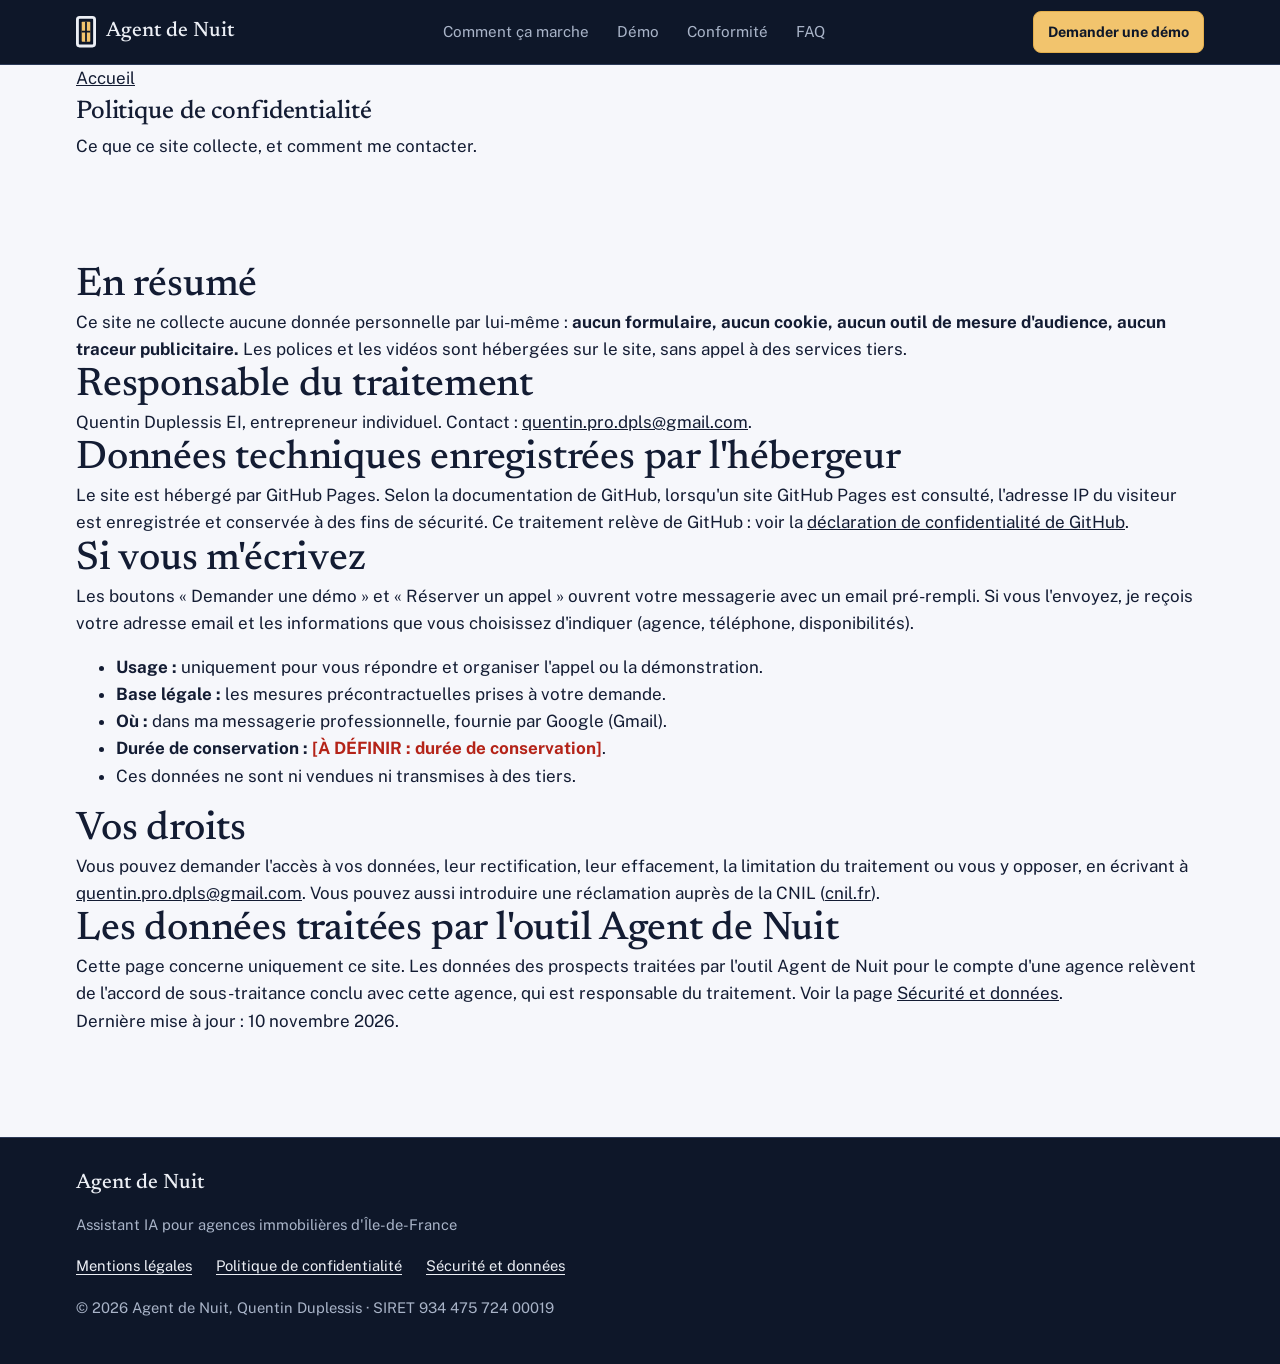
==== confidentialite/index.html @ 744f6092 "Mentions légales et politique de confidentialité Co-Authored-By: Claude Opus 5.5 <noreply@anthropic." ====
<!doctype html>
<html lang="fr">
<head>
  <meta charset="utf-8">
  <meta name="viewport" content="width=device-width, initial-scale=1, viewport-fit=cover">
  <title>Politique de confidentialité · Agent de Nuit</title>
  <meta name="description" content="Politique de confidentialité du site Agent de Nuit : aucun cookie, aucun traceur, aucun formulaire.">
  <link rel="canonical" href="https://agentdenuit.github.io/confidentialite/">
  <meta property="og:type" content="website">
  <meta property="og:locale" content="fr_FR">
  <meta property="og:site_name" content="Agent de Nuit">
  <meta property="og:url" content="https://agentdenuit.github.io/confidentialite/">
  <meta property="og:title" content="Politique de confidentialité · Agent de Nuit">
  <meta property="og:description" content="Politique de confidentialité du site Agent de Nuit : aucun cookie, aucun traceur, aucun formulaire.">
  <meta property="og:image" content="https://agentdenuit.github.io/assets/og/apercu.jpg">
  <meta property="og:image:width" content="1200">
  <meta property="og:image:height" content="630">
  <meta property="og:image:alt" content="Agent de Nuit, assistant IA pour agences immobilières">
  <meta name="twitter:card" content="summary_large_image">
  <meta name="theme-color" content="#0E1729">
  <link rel="icon" href="../assets/logo/favicon.svg" type="image/svg+xml">
  <link rel="icon" href="../assets/logo/favicon-32.png" type="image/png" sizes="32x32">
  <link rel="apple-touch-icon" href="../assets/logo/apple-touch-icon.png">
  <link rel="preload" href="../assets/fonts/newsreader-500.woff2" as="font" type="font/woff2" crossorigin>
  <link rel="preload" href="../assets/fonts/public-sans-400.woff2" as="font" type="font/woff2" crossorigin>
  <link rel="stylesheet" href="../assets/css/site.css">
</head>
<body>
  <a class="lien-evitement" href="#contenu">Aller au contenu</a>
  <header class="entete">
    <div class="conteneur">
      <a class="logo" href="../" aria-label="Agent de Nuit, accueil">
        <svg viewBox="0 0 28 44" aria-hidden="true"><rect x="2" y="2" width="24" height="40" rx="3" fill="none" stroke="#ECEFF5" stroke-width="4"/><rect x="8" y="8" width="12" height="28" rx="1" fill="#F2C46D"/><path d="M14 8v28M8 22h12" stroke="#0E1729" stroke-width="2.5"/></svg>
        Agent de Nuit
      </a>
      <nav class="navigation" aria-label="Navigation principale">
        <a href="../#comment-ca-marche">Comment ça marche</a>
        <a href="../demo/">Démo</a>
        <a href="../#conformite">Conformité</a>
        <a href="../#faq">FAQ</a>
      </nav>
      <a class="bouton petit" href="mailto:quentin.pro.dpls@gmail.com?subject=Demande%20de%20d%C3%A9mo%20Agent%20de%20Nuit&amp;body=Bonjour%20Quentin%2C%0A%0AJe%20souhaite%20voir%20une%20d%C3%A9monstration%20d%27Agent%20de%20Nuit.%0A%0AAgence%20%3A%0ANombre%20d%27agences%20%3A%0AT%C3%A9l%C3%A9phone%20%3A%0ACr%C3%A9neaux%20qui%20me%20conviennent%20%3A%0A%0ACordialement%2C%0A">Demander une démo</a>
    </div>
  </header>

  <main id="contenu">
    <section class="page-titre" aria-labelledby="titre-page">
      <div class="conteneur">
        <p class="fil"><a href="../">Accueil</a></p>
        <h1 id="titre-page">Politique de confidentialité</h1>
        <p>Ce que ce site collecte, et comment me contacter.</p>
      </div>
    </section>
    <div class="bande">
      <div class="conteneur texte-page">
        <section aria-labelledby="c-resume">
          <h2 id="c-resume">En résumé</h2>
          <p>Ce site ne collecte aucune donnée personnelle par lui-même : <strong>aucun formulaire, aucun cookie, aucun outil de mesure d'audience, aucun traceur publicitaire.</strong> Les polices et les vidéos sont hébergées sur le site, sans appel à des services tiers.</p>
        </section>

        <section aria-labelledby="c-resp">
          <h2 id="c-resp">Responsable du traitement</h2>
          <p>Quentin Duplessis EI, entrepreneur individuel. Contact : <a href="mailto:quentin.pro.dpls@gmail.com">quentin.pro.dpls@gmail.com</a>.</p>
        </section>

        <section aria-labelledby="c-heb">
          <h2 id="c-heb">Données techniques enregistrées par l'hébergeur</h2>
          <p>Le site est hébergé par GitHub Pages. Selon la documentation de GitHub, lorsqu'un site GitHub Pages est consulté, l'adresse IP du visiteur est enregistrée et conservée à des fins de sécurité. Ce traitement relève de GitHub : voir la <a href="https://docs.github.com/fr/site-policy/privacy-policies/github-general-privacy-statement">déclaration de confidentialité de GitHub</a>.</p>
        </section>

        <section aria-labelledby="c-mail">
          <h2 id="c-mail">Si vous m'écrivez</h2>
          <p>Les boutons « Demander une démo » et « Réserver un appel » ouvrent votre messagerie avec un email pré-rempli. Si vous l'envoyez, je reçois votre adresse email et les informations que vous choisissez d'indiquer (agence, téléphone, disponibilités).</p>
          <ul class="liste">
            <li><strong>Usage :</strong> uniquement pour vous répondre et organiser l'appel ou la démonstration.</li>
            <li><strong>Base légale :</strong> les mesures précontractuelles prises à votre demande.</li>
            <li><strong>Où :</strong> dans ma messagerie professionnelle, fournie par Google (Gmail).</li>
            <li><strong>Durée de conservation :</strong> <span class="a-fournir">[À DÉFINIR : durée de conservation]</span>.</li>
            <li>Ces données ne sont ni vendues ni transmises à des tiers.</li>
          </ul>
        </section>

        <section aria-labelledby="c-droits">
          <h2 id="c-droits">Vos droits</h2>
          <p>Vous pouvez demander l'accès à vos données, leur rectification, leur effacement, la limitation du traitement ou vous y opposer, en écrivant à <a href="mailto:quentin.pro.dpls@gmail.com">quentin.pro.dpls@gmail.com</a>. Vous pouvez aussi introduire une réclamation auprès de la CNIL (<a href="https://www.cnil.fr/">cnil.fr</a>).</p>
        </section>

        <section aria-labelledby="c-outil">
          <h2 id="c-outil">Les données traitées par l'outil Agent de Nuit</h2>
          <p>Cette page concerne uniquement ce site. Les données des prospects traitées par l'outil Agent de Nuit pour le compte d'une agence relèvent de l'accord de sous-traitance conclu avec cette agence, qui est responsable du traitement. Voir la page <a href="../securite/">Sécurité et données</a>.</p>
        </section>

        <p class="date-maj">Dernière mise à jour : 10 novembre 2026.</p>
      </div>
    </div>
  </main>

  <footer class="pied">
    <div class="conteneur">
      <span class="logo">Agent de Nuit</span>
      <p>Assistant IA pour agences immobilières d'Île-de-France</p>
      <nav aria-label="Pages légales">
        <a href="../mentions-legales/">Mentions légales</a>
        <a href="../confidentialite/">Politique de confidentialité</a>
        <a href="../securite/">Sécurité et données</a>
      </nav>
      <p>© 2026 Agent de Nuit, Quentin Duplessis · SIRET 934 475 724 00019</p>
    </div>
  </footer>
</body>
</html>
---- assets/css/site.css ----
/* Agent de Nuit : feuille de style du site.
   Identité « La fenêtre allumée » : nuit pour l'en-tête et les bandeaux forts, jour pour la lecture.
   Règle : le jaune Lampe sert uniquement aux boutons d'action (et à la vitre du logo). */

@font-face { font-family: "Newsreader"; src: url("../fonts/newsreader-500.woff2") format("woff2"); font-weight: 500; font-display: swap; }
@font-face { font-family: "Public Sans"; src: url("../fonts/public-sans-400.woff2") format("woff2"); font-weight: 400; font-display: swap; }
@font-face { font-family: "Public Sans"; src: url("../fonts/public-sans-600.woff2") format("woff2"); font-weight: 600; font-display: swap; }
@font-face { font-family: "Public Sans"; src: url("../fonts/public-sans-700.woff2") format("woff2"); font-weight: 700; font-display: swap; }

:root {
  --nuit: #0E1729;
  --nuit-2: #17233B;
  --nuit-ligne: #2C3A57;
  --lune: #ECEFF5;
  --brume: #A9B4C8;
  --lampe: #F2C46D;
  --lampe-fonce: #E3AE4C;
  --jour: #F6F7FB;
  --blanc: #FFFFFF;
  --encre: #131C33;
  --ardoise: #4F5B73;
  --ligne: #DDE1EA;
  --a-fournir: #B42318;

  --serif: "Newsreader", Georgia, "Times New Roman", serif;
  --sans: "Public Sans", system-ui, -apple-system, "Segoe UI", Roboto, sans-serif;

  --largeur: 1120px;
  --texte: 62ch;
  --rayon: 10px;
}

*, *::before, *::after { box-sizing: border-box; }
html { -webkit-text-size-adjust: 100%; scroll-behavior: smooth; scroll-padding-top: 76px; }
@media (prefers-reduced-motion: reduce) { html { scroll-behavior: auto; } }
body { margin: 0; background: var(--jour); color: var(--encre); font: 400 1.0625rem/1.6 var(--sans); }
img, video, svg { max-width: 100%; height: auto; display: block; }
h1, h2, h3 { margin: 0; text-wrap: balance; }
h1, h2 { font-family: var(--serif); font-weight: 500; letter-spacing: -0.005em; }
h2 { font-size: clamp(1.75rem, 1.3rem + 2vw, 2.5rem); line-height: 1.15; }
h3 { font-size: 1.1rem; line-height: 1.35; font-weight: 700; }
p { margin: 0; }
a { color: inherit; }
:focus-visible { outline: 3px solid var(--lampe); outline-offset: 3px; border-radius: 4px; }
.clair :focus-visible { outline-color: var(--encre); }

.sr-only { position: absolute; width: 1px; height: 1px; overflow: hidden; clip: rect(0 0 0 0); white-space: nowrap; }
.lien-evitement { position: absolute; left: 12px; top: -60px; z-index: 50; background: var(--lampe); color: var(--nuit); padding: 10px 14px; border-radius: 8px; font-weight: 700; }
.lien-evitement:focus { top: 12px; }

/* Bandes et conteneur : la gouttière latérale est portée par .conteneur */
.bande { padding-block: clamp(56px, 8vw, 104px); }
.bande.blanche { background: var(--blanc); }
.bande.nuit { background: var(--nuit); color: var(--lune); }
.conteneur {
  max-width: calc(var(--largeur) + 2 * 24px); margin: 0 auto;
  padding-left: max(20px, env(safe-area-inset-left, 0px));
  padding-right: max(20px, env(safe-area-inset-right, 0px));
}
.entete-section { display: grid; gap: 14px; max-width: 760px; margin-bottom: clamp(28px, 4vw, 44px); }
.entete-section p { color: var(--ardoise); max-width: var(--texte); }
.nuit .entete-section p { color: var(--brume); }
.surtitre { font-size: .8rem; font-weight: 700; letter-spacing: .1em; text-transform: uppercase; color: var(--ardoise); }
.nuit .surtitre { color: var(--brume); }

/* Boutons : seuls éléments en jaune Lampe */
.bouton {
  display: inline-flex; align-items: center; justify-content: center; gap: 8px;
  min-height: 48px; padding: 12px 22px; border-radius: 8px;
  font: 700 1rem/1.2 var(--sans); text-decoration: none; text-align: center; cursor: pointer;
  background: var(--lampe); color: var(--nuit); border: 1px solid var(--lampe-fonce);
  transition: background-color .15s ease, transform .15s ease;
}
.bouton:hover { background: #F6D188; }
.bouton:active { transform: translateY(1px); }
.bouton.secondaire { background: transparent; color: var(--lune); border-color: var(--brume); }
.bouton.secondaire:hover { background: var(--nuit-2); }
.bouton.petit { min-height: 42px; padding: 9px 14px; font-size: .9rem; white-space: nowrap; }
@media (max-width: 480px) {
  .logo { font-size: 1.15rem; gap: 8px; }
  .logo svg { width: 17px; }
  .promesse .boutons .bouton { flex: 1 1 100%; }
}
.boutons { display: flex; flex-wrap: wrap; gap: 12px; }
.lien-fleche { font-weight: 700; text-underline-offset: 4px; text-decoration-thickness: 2px; }

/* Repères visibles pour les informations manquantes */
.a-fournir { color: var(--a-fournir); font-weight: 700; }
.nuit .a-fournir, .nuit .entete-section p.a-fournir { color: #FF9B8F; }
.cadre-a-fournir {
  display: grid; place-items: center; align-content: center; text-align: center; gap: 6px; padding: 24px;
  border: 2px dashed var(--ligne); border-radius: var(--rayon); color: var(--ardoise);
  font-size: .95rem; background: var(--jour);
}
.nuit .cadre-a-fournir, .promesse .cadre-a-fournir { border-color: var(--nuit-ligne); color: var(--brume); background: var(--nuit-2); }
.cadre-a-fournir strong { color: var(--a-fournir); }
.nuit .cadre-a-fournir strong, .promesse .cadre-a-fournir strong { color: #FF9B8F; }

/* ---------- En-tête ---------- */
body::before { content: ""; position: fixed; inset: 0 0 auto; height: env(safe-area-inset-top, 0px); background: var(--nuit); z-index: 30; }
.entete { position: sticky; top: env(safe-area-inset-top, 0px); z-index: 20; background: var(--nuit); color: var(--lune); border-bottom: 1px solid var(--nuit-ligne); }
.entete .conteneur { display: flex; align-items: center; justify-content: space-between; gap: 16px; min-height: 64px; }
.logo { display: inline-flex; align-items: center; gap: 10px; text-decoration: none; font: 500 1.3rem/1 var(--serif); white-space: nowrap; }
.logo svg { width: 20px; height: auto; flex: none; }
.navigation { display: none; gap: 28px; font-size: .95rem; }
.navigation a { text-decoration: none; color: var(--brume); }
.navigation a:hover { color: var(--lune); }
@media (min-width: 900px) { .navigation { display: flex; } }

/* ---------- Promesse ---------- */
.promesse { background: var(--nuit); color: var(--lune); padding-block: clamp(40px, 6vw, 88px) clamp(56px, 7vw, 96px); }
.promesse .conteneur { display: grid; gap: clamp(32px, 5vw, 56px); align-items: center; }
@media (min-width: 960px) { .promesse .conteneur { grid-template-columns: 1.25fr 1fr; } }
.badge {
  justify-self: start; display: inline-flex; align-items: center; gap: 8px;
  padding: 6px 14px; border-radius: 999px; border: 1px solid var(--nuit-ligne); background: var(--nuit-2);
  font-size: .85rem; font-weight: 600;
}
.badge::before { content: ""; width: 7px; height: 7px; border-radius: 50%; background: var(--lune); }
.promesse-texte { display: grid; gap: 22px; min-width: 0; }
.promesse h1 { font-size: clamp(2.05rem, 1.5rem + 2.2vw, 2.9rem); line-height: 1.1; }
.promesse .sous-titre { color: var(--brume); font-size: 1.125rem; max-width: 54ch; }
.video { display: grid; gap: 10px; min-width: 0; }
.video .ecran { width: 100%; max-width: 100%; }
.video .legende { font-size: .85rem; color: var(--brume); }
.lecteur { position: relative; border-radius: var(--rayon); overflow: hidden; background: var(--nuit-2); border: 1px solid var(--nuit-ligne); aspect-ratio: 16 / 9; }
.lecteur video { width: 100%; height: 100%; object-fit: cover; }
.video-pause { position: absolute; right: 10px; top: 10px; min-height: 36px; padding: 6px 12px; border-radius: 8px; border: 1px solid var(--nuit-ligne);
  background: rgba(14, 23, 41, .85); color: var(--lune); font: 600 .8rem/1 var(--sans); cursor: pointer; }
.video-pause:hover { background: var(--nuit); }

/* ---------- Le problème ---------- */
.scene { font-family: var(--serif); font-size: clamp(1.25rem, 1.05rem + 1vw, 1.6rem); line-height: 1.35; max-width: 40ch; margin-bottom: 32px; }
.scene .heure { font-family: var(--sans); font-variant-numeric: tabular-nums; font-weight: 700; }
.trois { display: grid; gap: 16px; }
@media (min-width: 760px) { .trois { grid-template-columns: repeat(3, 1fr); gap: 24px; } }
.moment { display: grid; gap: 8px; padding-top: 18px; border-top: 2px solid var(--encre); min-width: 0; }
.moment p { color: var(--ardoise); }

/* ---------- Comment ça marche ---------- */
.etapes { list-style: none; margin: 0; padding: 0; display: grid; gap: 20px; counter-reset: etape; }
@media (min-width: 900px) { .etapes { grid-template-columns: repeat(3, 1fr); gap: 28px; } }
.etape { display: grid; gap: 14px; align-content: start; min-width: 0; }
.etape .numero { font: 500 2.4rem/1 var(--serif); color: var(--ardoise); font-variant-numeric: tabular-nums; }
.etape p { color: var(--ardoise); }
.etape .capture { aspect-ratio: 4 / 3; }

/* ---------- Démonstration ---------- */
.demo-bloc { display: grid; gap: 28px; align-items: center; }
@media (min-width: 900px) { .demo-bloc { grid-template-columns: 1fr 1.2fr; } }
.demo-bloc .capture { aspect-ratio: 16 / 10; }

/* ---------- Cas difficiles ---------- */
.cas { display: grid; gap: 20px; }
@media (min-width: 820px) { .cas { grid-template-columns: repeat(2, 1fr); gap: 24px; } }
.cas article { background: var(--blanc); border: 1px solid var(--ligne); border-radius: 14px; padding: 22px; display: grid; gap: 14px; align-content: start; min-width: 0; }
.bande.blanche .cas article { background: var(--jour); }
.etiquette { justify-self: start; font-size: .75rem; font-weight: 700; letter-spacing: .08em; text-transform: uppercase; color: var(--ardoise); border: 1px solid var(--ligne); border-radius: 999px; padding: 3px 10px; }
.bulle { max-width: 88%; padding: 12px 14px; border-radius: 14px; font-size: .98rem; line-height: 1.5; }
.bulle .qui { display: block; font-size: .75rem; font-weight: 700; letter-spacing: .04em; margin-bottom: 2px; }
.bulle.prospect { justify-self: end; background: var(--ligne); color: var(--encre); border-bottom-right-radius: 4px; }
.bulle.assistant { justify-self: start; background: var(--nuit); color: var(--lune); border-bottom-left-radius: 4px; }
.bulle.assistant .qui { color: var(--brume); }
.regle { font-size: .92rem; color: var(--ardoise); border-top: 1px solid var(--ligne); padding-top: 12px; }
.regle strong { color: var(--encre); }
.juriste { display: none; }

/* ---------- Vous gardez la main ---------- */
.points { list-style: none; margin: 0; padding: 0; display: grid; gap: 1px; background: var(--nuit-ligne); border: 1px solid var(--nuit-ligne); border-radius: 14px; overflow: hidden; }
@media (min-width: 760px) { .points { grid-template-columns: repeat(2, 1fr); } }
.points li { background: var(--nuit); padding: 22px; display: grid; gap: 6px; align-content: start; }
.points li p { color: var(--brume); }

/* ---------- Listes de faits (conformité, sécurité, application, outils) ---------- */
.faits { list-style: none; margin: 0; padding: 0; display: grid; gap: 14px; }
@media (min-width: 760px) { .faits.deux { grid-template-columns: repeat(2, 1fr); gap: 16px 32px; } }
.faits li { display: grid; grid-template-columns: 22px 1fr; gap: 12px; align-items: start; min-width: 0; }
.faits li::before { content: ""; width: 9px; height: 9px; margin-top: .6em; margin-left: 2px; border-radius: 50%; background: var(--nuit); }
.nuit .faits li::before { background: var(--lune); }
.faits li span { color: var(--ardoise); }
.nuit .faits li span { color: var(--brume); }
.note { margin-top: 22px; color: var(--ardoise); max-width: var(--texte); }

/* Blocs à déplier */
details.depliable { margin-top: 24px; border: 1px solid var(--ligne); border-radius: var(--rayon); background: var(--blanc); }
.bande.blanche details.depliable { background: var(--jour); }
details.depliable summary { cursor: pointer; list-style: none; padding: 16px 20px; font-weight: 700; display: flex; justify-content: space-between; align-items: center; gap: 12px; min-height: 48px; }
details.depliable summary::-webkit-details-marker { display: none; }
details.depliable summary::after { content: "+"; font: 400 1.5rem/1 var(--sans); }
details.depliable[open] summary::after { content: "−"; }
details.depliable .contenu { padding: 0 20px 20px; display: grid; gap: 12px; }
details.depliable .contenu p, details.depliable .contenu li { color: var(--ardoise); max-width: var(--texte); }
details.depliable ul { margin: 0; padding-left: 1.2em; display: grid; gap: 8px; }

/* ---------- Ce que voit l'agent ---------- */
.appli { display: grid; gap: 32px; align-items: center; }
@media (min-width: 900px) { .appli { grid-template-columns: 1fr 1.15fr; } }
.captures { display: grid; grid-template-columns: 1fr 2fr; gap: 14px; }
.captures .telephone { aspect-ratio: 9 / 19; }
.captures .ordinateur { aspect-ratio: 16 / 11; align-self: center; }
.captures .cadre-a-fournir { padding: 12px; font-size: .85rem; }

/* ---------- Mise en place ---------- */
.parcours { list-style: none; margin: 0; padding: 0; display: grid; gap: 0; counter-reset: pas; max-width: 760px; }
.parcours li { counter-increment: pas; display: grid; grid-template-columns: 44px 1fr; gap: 14px; padding-block: 14px; border-bottom: 1px solid var(--ligne); }
.parcours li::before { content: counter(pas); font: 500 1.5rem/1.2 var(--serif); color: var(--ardoise); }
.parcours li span { color: var(--ardoise); }

/* Deux colonnes sur ordinateur (Pour qui, Mise en place) */
.deux-colonnes { display: grid; gap: 24px; }
@media (min-width: 900px) {
  .deux-colonnes { grid-template-columns: 1fr 1fr; gap: 56px; align-items: start; }
  .deux-colonnes > .entete-section { margin-bottom: 0; }
  details.fournir { margin-top: 0; }
  details.fournir summary { pointer-events: none; }
  details.fournir summary::after, details.fournir[open] summary::after { content: none; }
}

/* ---------- Partenaires ---------- */
.partenaires { display: grid; gap: 32px; }
@media (min-width: 900px) { .partenaires { grid-template-columns: 1fr 1fr; align-items: start; } }

/* ---------- Qui suis-je ---------- */
.moi { display: grid; gap: 24px; align-items: start; max-width: 760px; }
.moi .texte { display: grid; gap: 14px; }
.moi .nom { font-weight: 700; }
.moi .texte p:nth-child(2) { font-family: var(--serif); font-size: 1.25rem; line-height: 1.5; }
.lien-profil { display: flex; flex-wrap: wrap; gap: 6px 12px; align-items: baseline; }

/* ---------- FAQ ---------- */
.faq { display: grid; gap: 0; max-width: 820px; border-top: 1px solid var(--ligne); }
.faq details { border-bottom: 1px solid var(--ligne); }
.faq summary { cursor: pointer; list-style: none; padding: 18px 0; font-weight: 700; font-size: 1.05rem; display: flex; justify-content: space-between; gap: 16px; align-items: center; min-height: 56px; }
.faq summary::-webkit-details-marker { display: none; }
.faq summary::after { content: "+"; font: 400 1.5rem/1 var(--sans); flex: none; }
.faq details[open] summary::after { content: "−"; }
.faq details p { padding: 0 0 20px; color: var(--ardoise); max-width: var(--texte); }

/* ---------- Contact ---------- */
.contact { display: grid; gap: 32px; }
@media (min-width: 900px) { .contact { grid-template-columns: 1.2fr 1fr; align-items: start; } }
.coordonnees { display: grid; gap: 16px; font-size: 1.1rem; }
.coordonnees dt { font-size: .8rem; font-weight: 700; letter-spacing: .08em; text-transform: uppercase; color: var(--brume); }
.coordonnees dd { margin: 4px 0 0; font-weight: 600; word-break: break-word; }
.coordonnees a { text-underline-offset: 4px; }

/* ---------- Pied de page ---------- */
.pied { background: var(--nuit); color: var(--brume); border-top: 1px solid var(--nuit-ligne); padding-block: 36px 44px; font-size: .92rem; }
.pied .conteneur { display: grid; gap: 18px; }
.pied .logo { color: var(--lune); }
.pied nav { display: flex; flex-wrap: wrap; gap: 10px 24px; }
.pied a { color: var(--lune); text-underline-offset: 3px; }
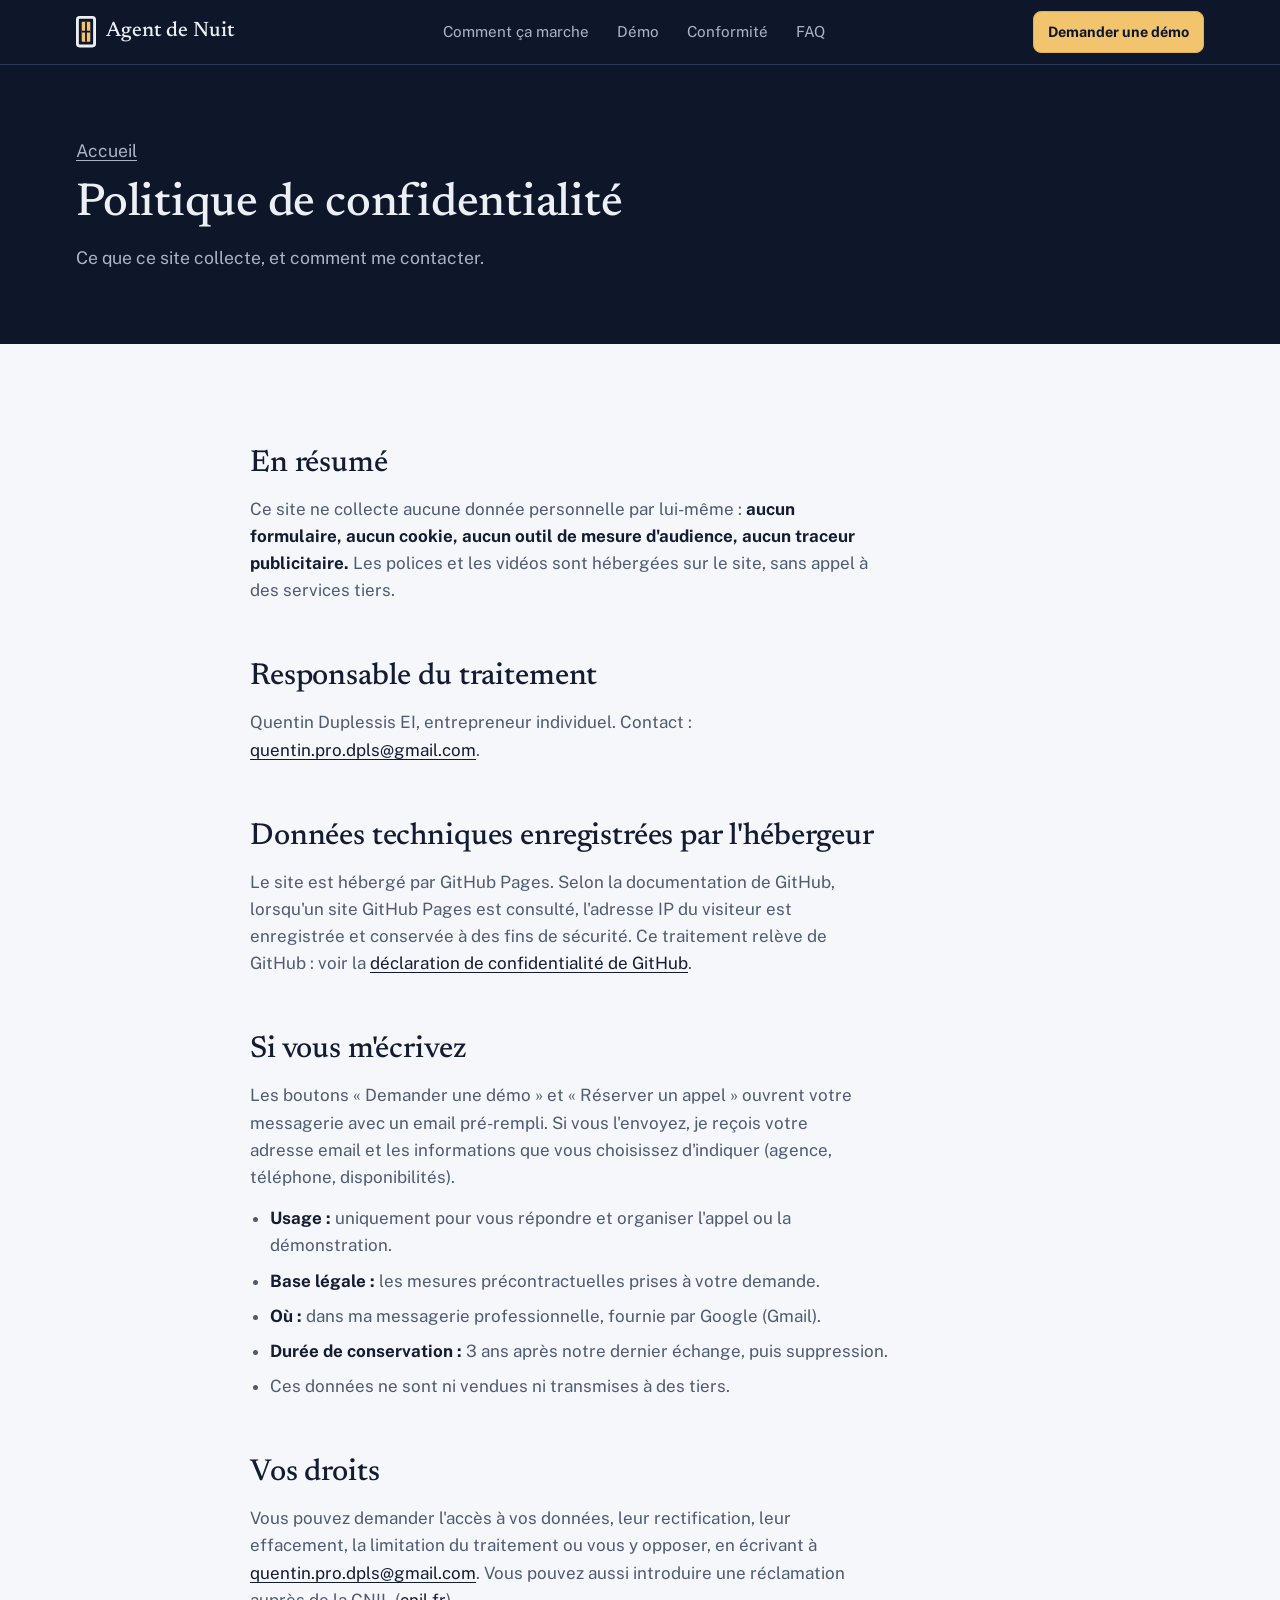
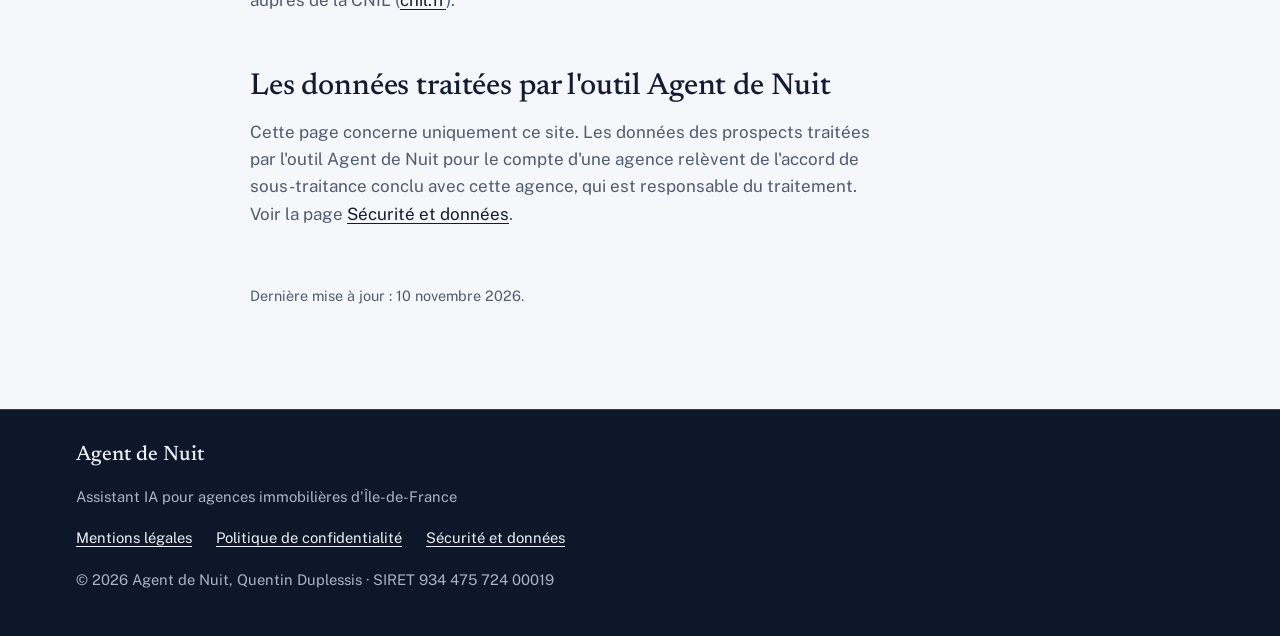
==== commit dd53d8ab: "Confidentialité : conservation des emails 3 ans après le dernier échange Co-Authored-By: Claude Opus" ====
--- a/confidentialite/index.html
+++ b/confidentialite/index.html
@@ -75,7 +75,7 @@
             <li><strong>Usage :</strong> uniquement pour vous répondre et organiser l'appel ou la démonstration.</li>
             <li><strong>Base légale :</strong> les mesures précontractuelles prises à votre demande.</li>
             <li><strong>Où :</strong> dans ma messagerie professionnelle, fournie par Google (Gmail).</li>
-            <li><strong>Durée de conservation :</strong> <span class="a-fournir">[À DÉFINIR : durée de conservation]</span>.</li>
+            <li><strong>Durée de conservation :</strong> 3 ans après notre dernier échange, puis suppression.</li>
             <li>Ces données ne sont ni vendues ni transmises à des tiers.</li>
           </ul>
         </section>
--- a/assets/css/site.css
+++ b/assets/css/site.css
@@ -250,3 +250,28 @@
 .pied .logo { color: var(--lune); }
 .pied nav { display: flex; flex-wrap: wrap; gap: 10px 24px; }
 .pied a { color: var(--lune); text-underline-offset: 3px; }
+
+/* ---------- Pages de contenu (Sécurité, mentions légales, confidentialité) ---------- */
+.page-titre { background: var(--nuit); color: var(--lune); padding-block: clamp(40px, 6vw, 72px); }
+.page-titre .conteneur { display: grid; gap: 14px; }
+.page-titre h1 { font-size: clamp(2rem, 1.5rem + 2.4vw, 2.9rem); line-height: 1.1; }
+.page-titre p { color: var(--brume); max-width: var(--texte); font-size: 1.1rem; }
+.fil { font-size: .9rem; }
+.fil a { color: var(--brume); text-underline-offset: 3px; }
+.texte-page { display: grid; gap: clamp(36px, 5vw, 56px); max-width: 820px; }
+.texte-page section { display: grid; gap: 14px; }
+.texte-page h2 { font-size: clamp(1.5rem, 1.2rem + 1.2vw, 1.9rem); }
+.texte-page p, .texte-page li { color: var(--ardoise); max-width: var(--texte); }
+.texte-page strong { color: var(--encre); }
+.texte-page ul.liste { margin: 0; padding-left: 1.2em; display: grid; gap: 8px; }
+.texte-page ol.regles { margin: 0; padding-left: 1.4em; display: grid; gap: 10px; }
+.texte-page ol.regles li::marker { font-family: var(--serif); color: var(--encre); }
+.texte-page a { color: var(--encre); text-underline-offset: 3px; }
+.tableau { overflow-x: auto; border: 1px solid var(--ligne); border-radius: var(--rayon); background: var(--blanc); }
+.tableau table { width: 100%; border-collapse: collapse; font-size: .95rem; min-width: 560px; }
+.tableau th, .tableau td { text-align: left; padding: 12px 14px; border-bottom: 1px solid var(--ligne); vertical-align: top; }
+.tableau th { font-size: .78rem; letter-spacing: .06em; text-transform: uppercase; color: var(--ardoise); background: var(--jour); }
+.tableau tr:last-child td { border-bottom: 0; }
+.tableau td:first-child { font-weight: 700; color: var(--encre); white-space: nowrap; }
+.encadre { border: 1px solid var(--ligne); background: var(--blanc); border-radius: var(--rayon); padding: 18px 20px; }
+.date-maj { font-size: .9rem; color: var(--ardoise); }
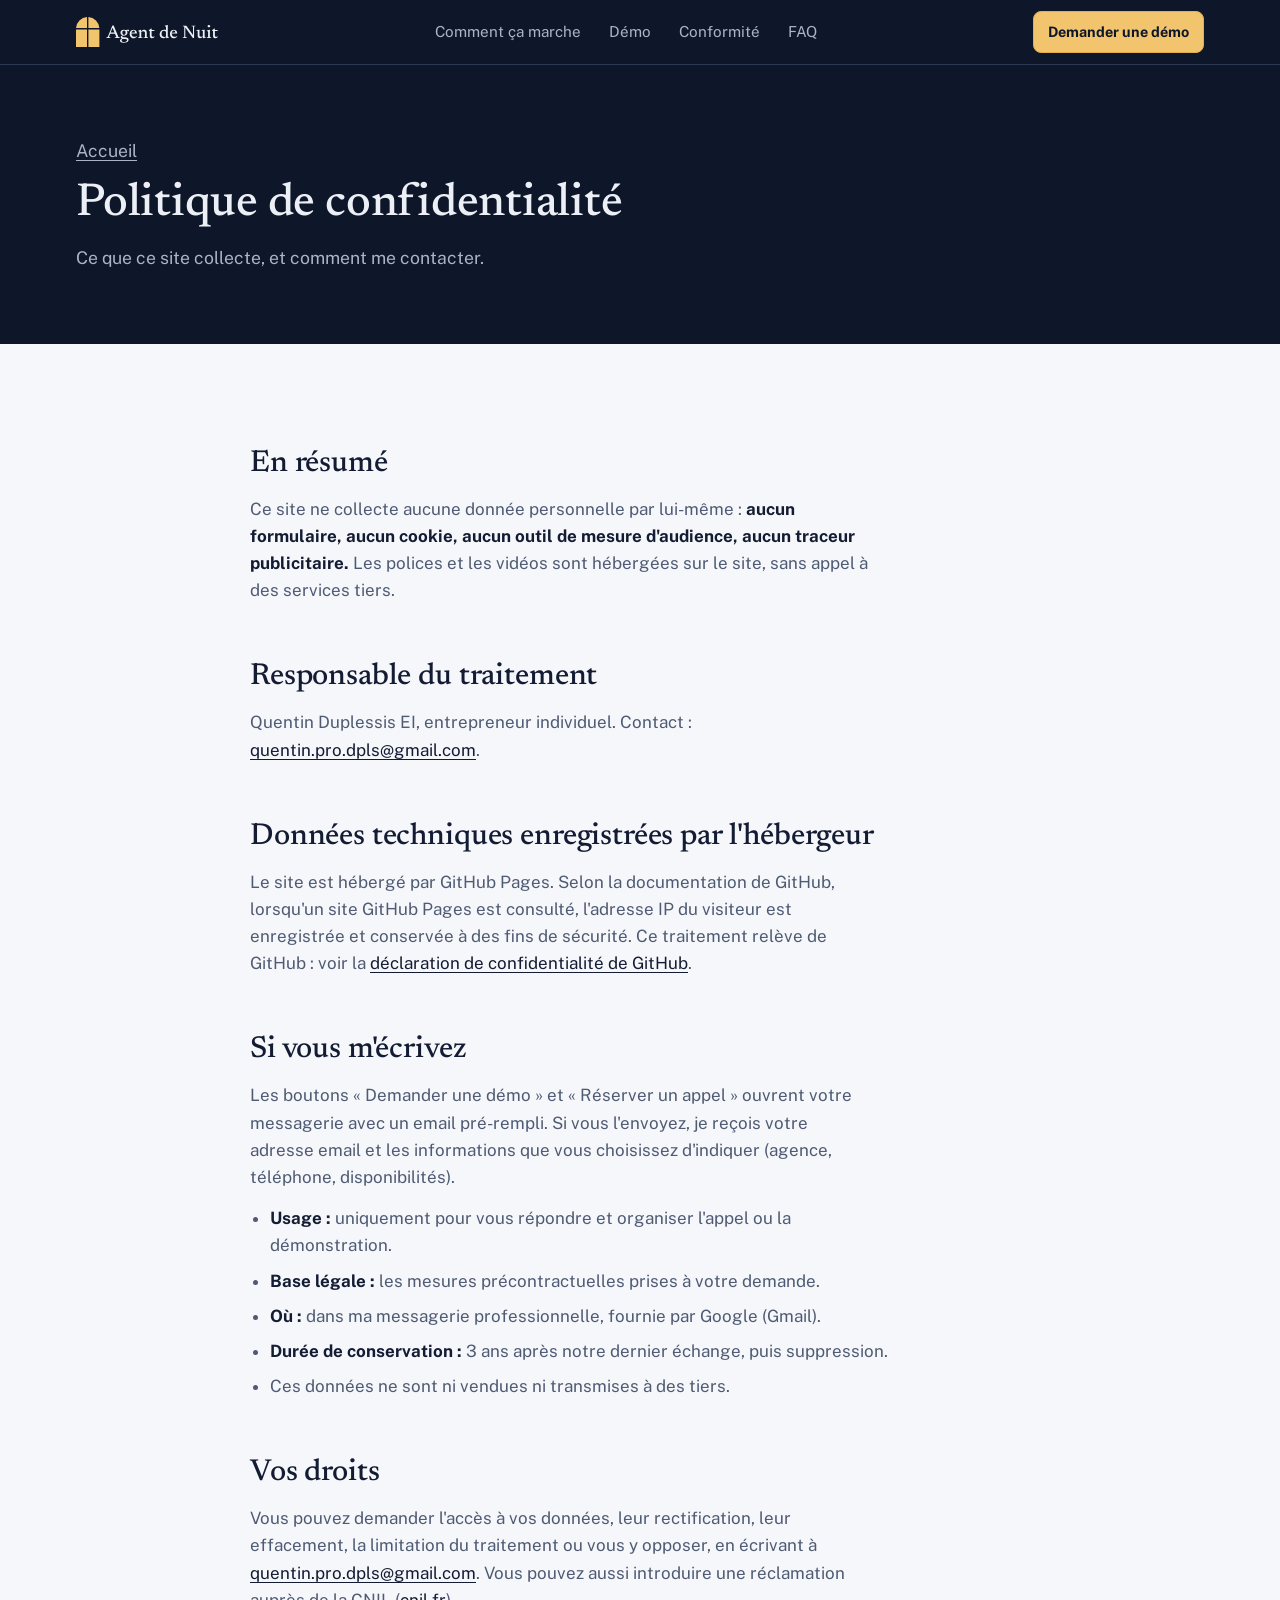
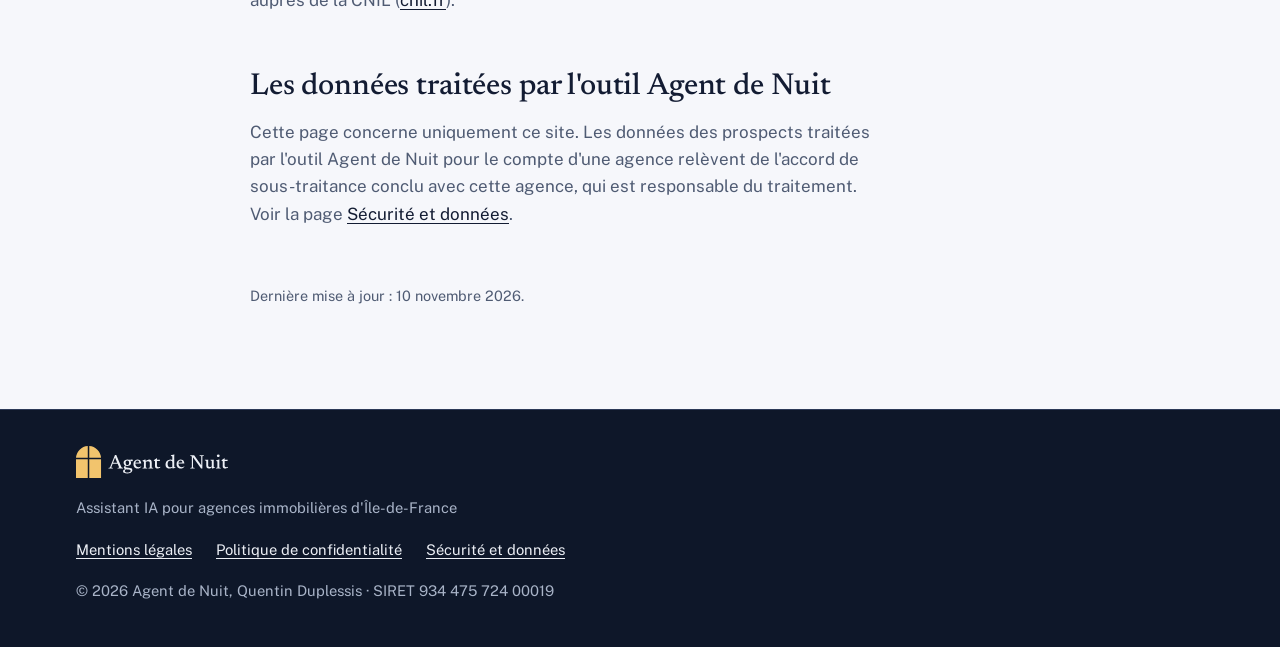
==== commit 47a92b45: "Logo v2 : fenêtre cintrée en quatre vitres, nom en tracés, favicon 16 px, icônes 32/180/192/512, pho" ====
--- a/confidentialite/index.html
+++ b/confidentialite/index.html
@@ -21,6 +21,7 @@
   <link rel="icon" href="../assets/logo/favicon.svg" type="image/svg+xml">
   <link rel="icon" href="../assets/logo/favicon-32.png" type="image/png" sizes="32x32">
   <link rel="apple-touch-icon" href="../assets/logo/apple-touch-icon.png">
+  <link rel="manifest" href="../site.webmanifest">
   <link rel="preload" href="../assets/fonts/newsreader-500.woff2" as="font" type="font/woff2" crossorigin>
   <link rel="preload" href="../assets/fonts/public-sans-400.woff2" as="font" type="font/woff2" crossorigin>
   <link rel="stylesheet" href="../assets/css/site.css">
@@ -29,10 +30,7 @@
   <a class="lien-evitement" href="#contenu">Aller au contenu</a>
   <header class="entete">
     <div class="conteneur">
-      <a class="logo" href="../" aria-label="Agent de Nuit, accueil">
-        <svg viewBox="0 0 28 44" aria-hidden="true"><rect x="2" y="2" width="24" height="40" rx="3" fill="none" stroke="#ECEFF5" stroke-width="4"/><rect x="8" y="8" width="12" height="28" rx="1" fill="#F2C46D"/><path d="M14 8v28M8 22h12" stroke="#0E1729" stroke-width="2.5"/></svg>
-        Agent de Nuit
-      </a>
+      <a class="logo" href="../"><img src="../assets/logo/logo-une-ligne-sombre.svg" alt="Agent de Nuit, accueil" width="142" height="30"></a>
       <nav class="navigation" aria-label="Navigation principale">
         <a href="../#comment-ca-marche">Comment ça marche</a>
         <a href="../demo/">Démo</a>
@@ -97,7 +95,7 @@
 
   <footer class="pied">
     <div class="conteneur">
-      <span class="logo">Agent de Nuit</span>
+      <img class="logo-pied" src="../assets/logo/logo-une-ligne-sombre.svg" alt="Agent de Nuit" width="152" height="32">
       <p>Assistant IA pour agences immobilières d'Île-de-France</p>
       <nav aria-label="Pages légales">
         <a href="../mentions-legales/">Mentions légales</a>
--- a/assets/css/site.css
+++ b/assets/css/site.css
@@ -77,8 +77,7 @@
 .bouton.secondaire:hover { background: var(--nuit-2); }
 .bouton.petit { min-height: 42px; padding: 9px 14px; font-size: .9rem; white-space: nowrap; }
 @media (max-width: 480px) {
-  .logo { font-size: 1.15rem; gap: 8px; }
-  .logo svg { width: 17px; }
+  .logo img { height: 25px; }
   .promesse .boutons .bouton { flex: 1 1 100%; }
 }
 .boutons { display: flex; flex-wrap: wrap; gap: 12px; }
@@ -100,8 +99,8 @@
 body::before { content: ""; position: fixed; inset: 0 0 auto; height: env(safe-area-inset-top, 0px); background: var(--nuit); z-index: 30; }
 .entete { position: sticky; top: env(safe-area-inset-top, 0px); z-index: 20; background: var(--nuit); color: var(--lune); border-bottom: 1px solid var(--nuit-ligne); }
 .entete .conteneur { display: flex; align-items: center; justify-content: space-between; gap: 16px; min-height: 64px; }
-.logo { display: inline-flex; align-items: center; gap: 10px; text-decoration: none; font: 500 1.3rem/1 var(--serif); white-space: nowrap; }
-.logo svg { width: 20px; height: auto; flex: none; }
+.logo { display: inline-flex; align-items: center; text-decoration: none; flex: none; }
+.logo img { display: block; height: 30px; width: auto; }
 .navigation { display: none; gap: 28px; font-size: .95rem; }
 .navigation a { text-decoration: none; color: var(--brume); }
 .navigation a:hover { color: var(--lune); }
@@ -247,7 +246,7 @@
 /* ---------- Pied de page ---------- */
 .pied { background: var(--nuit); color: var(--brume); border-top: 1px solid var(--nuit-ligne); padding-block: 36px 44px; font-size: .92rem; }
 .pied .conteneur { display: grid; gap: 18px; }
-.pied .logo { color: var(--lune); }
+.pied .logo-pied { display: block; height: 32px; width: auto; }
 .pied nav { display: flex; flex-wrap: wrap; gap: 10px 24px; }
 .pied a { color: var(--lune); text-underline-offset: 3px; }
 
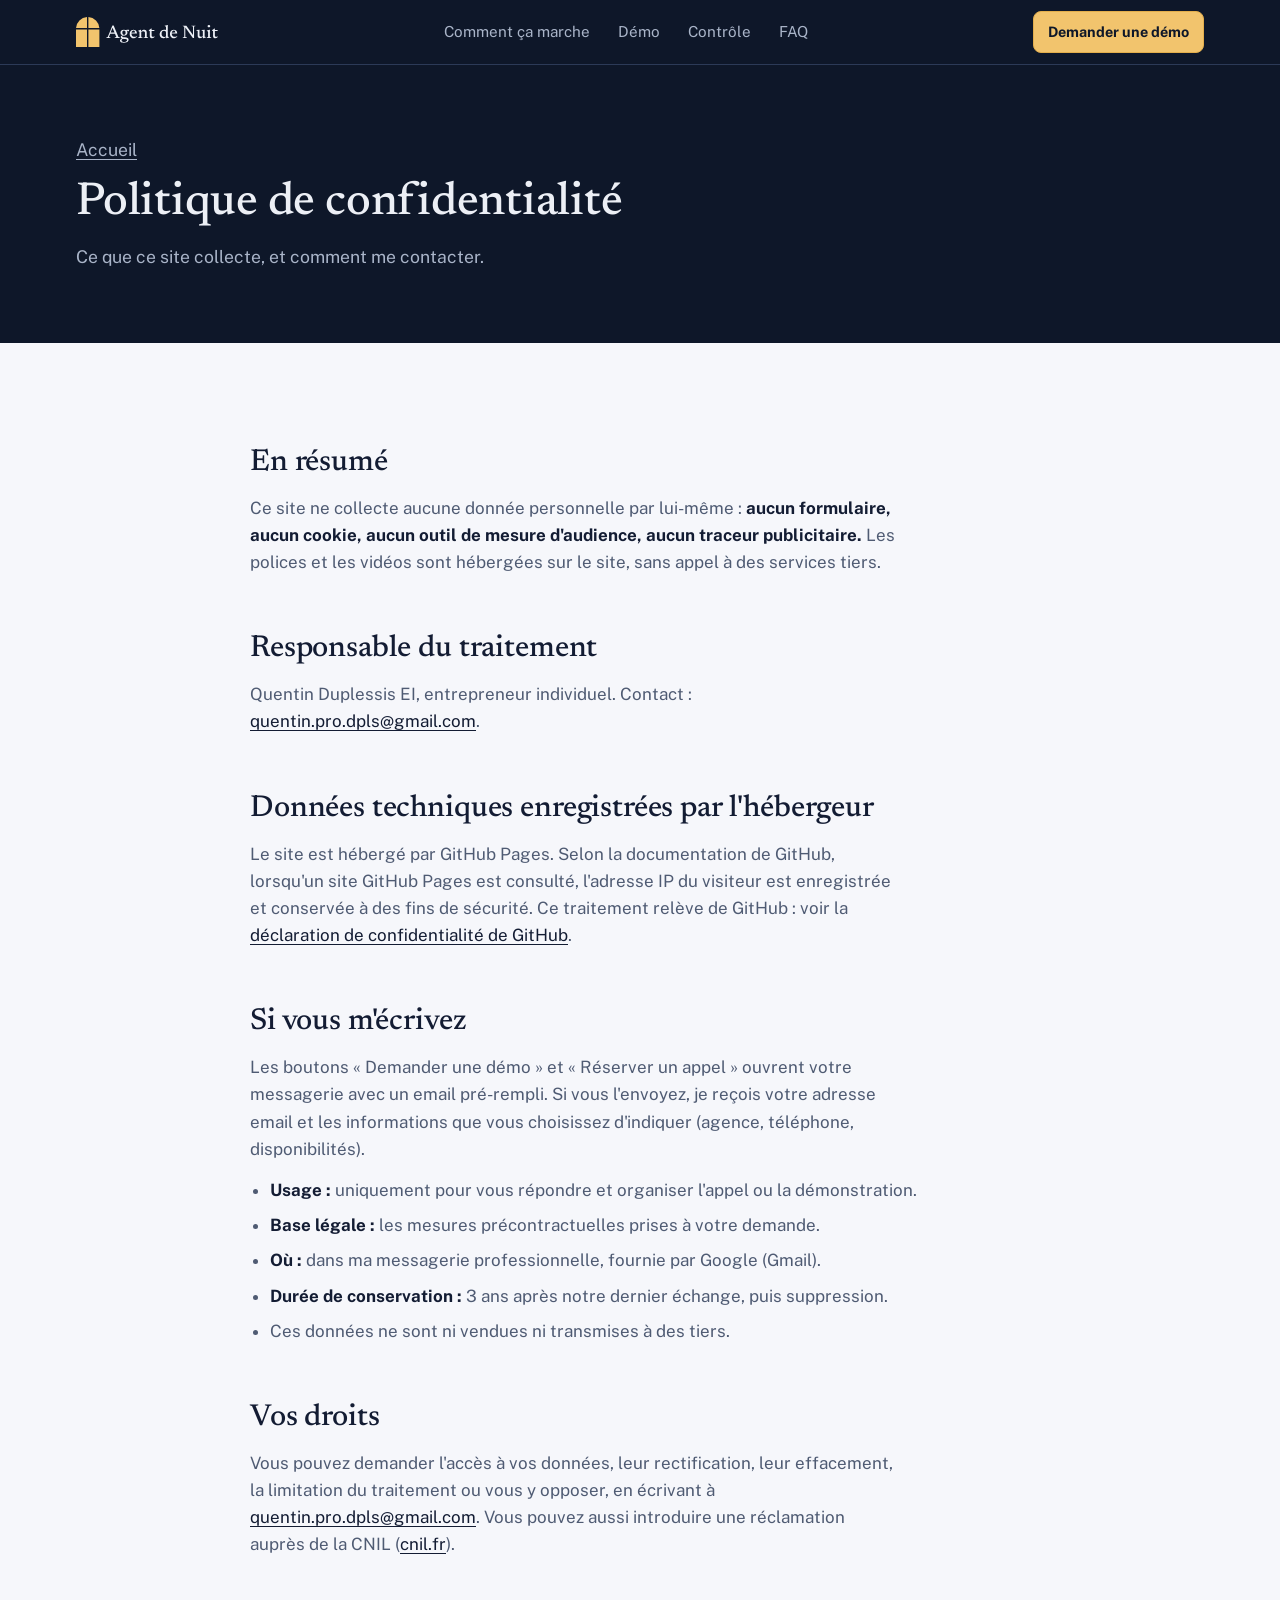
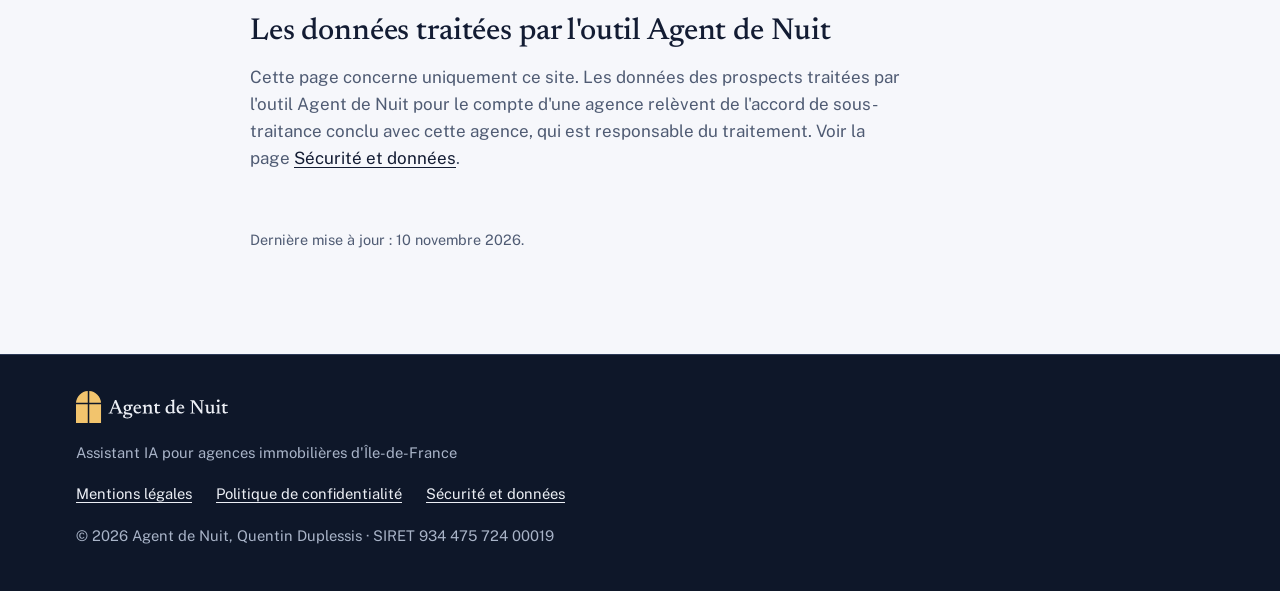
==== commit 80fa90aa: "Accueil : refonte en 12 sections (frise du problème, cartes à icônes, contrôle et conformité fusionn" ====
--- a/confidentialite/index.html
+++ b/confidentialite/index.html
@@ -34,7 +34,7 @@
       <nav class="navigation" aria-label="Navigation principale">
         <a href="../#comment-ca-marche">Comment ça marche</a>
         <a href="../demo/">Démo</a>
-        <a href="../#conformite">Conformité</a>
+        <a href="../#conformite">Contrôle</a>
         <a href="../#faq">FAQ</a>
       </nav>
       <a class="bouton petit" href="mailto:quentin.pro.dpls@gmail.com?subject=Demande%20de%20d%C3%A9mo%20Agent%20de%20Nuit&amp;body=Bonjour%20Quentin%2C%0A%0AJe%20souhaite%20voir%20une%20d%C3%A9monstration%20d%27Agent%20de%20Nuit.%0A%0AAgence%20%3A%0ANombre%20d%27agences%20%3A%0AT%C3%A9l%C3%A9phone%20%3A%0ACr%C3%A9neaux%20qui%20me%20conviennent%20%3A%0A%0ACordialement%2C%0A">Demander une démo</a>
@@ -96,7 +96,7 @@
   <footer class="pied">
     <div class="conteneur">
       <img class="logo-pied" src="../assets/logo/logo-une-ligne-sombre.svg" alt="Agent de Nuit" width="152" height="32">
-      <p>Assistant IA pour agences immobilières d'Île-de-France</p>
+      <p>Assistant IA pour agences immobilières d'<span class="nowrap">Île-de-France</span></p>
       <nav aria-label="Pages légales">
         <a href="../mentions-legales/">Mentions légales</a>
         <a href="../confidentialite/">Politique de confidentialité</a>
--- a/assets/css/site.css
+++ b/assets/css/site.css
@@ -26,12 +26,12 @@
   --sans: "Public Sans", system-ui, -apple-system, "Segoe UI", Roboto, sans-serif;
 
   --largeur: 1120px;
-  --texte: 62ch;
+  --texte: 65ch;
   --rayon: 10px;
 }
 
 *, *::before, *::after { box-sizing: border-box; }
-html { -webkit-text-size-adjust: 100%; scroll-behavior: smooth; scroll-padding-top: 76px; }
+html { -webkit-text-size-adjust: 100%; scroll-behavior: smooth; scroll-padding-top: 72px; }
 @media (prefers-reduced-motion: reduce) { html { scroll-behavior: auto; } }
 body { margin: 0; background: var(--jour); color: var(--encre); font: 400 1.0625rem/1.6 var(--sans); }
 img, video, svg { max-width: 100%; height: auto; display: block; }
@@ -44,13 +44,15 @@
 :focus-visible { outline: 3px solid var(--lampe); outline-offset: 3px; border-radius: 4px; }
 .clair :focus-visible { outline-color: var(--encre); }
 
+.nowrap { white-space: nowrap; }
 .sr-only { position: absolute; width: 1px; height: 1px; overflow: hidden; clip: rect(0 0 0 0); white-space: nowrap; }
 .lien-evitement { position: absolute; left: 12px; top: -60px; z-index: 50; background: var(--lampe); color: var(--nuit); padding: 10px 14px; border-radius: 8px; font-weight: 700; }
 .lien-evitement:focus { top: 12px; }
 
 /* Bandes et conteneur : la gouttière latérale est portée par .conteneur */
-.bande { padding-block: clamp(56px, 8vw, 104px); }
+.bande { padding-block: clamp(64px, 8vw, 104px); }
 .bande.blanche { background: var(--blanc); }
+.bande.lune { background: var(--lune); }
 .bande.nuit { background: var(--nuit); color: var(--lune); }
 .conteneur {
   max-width: calc(var(--largeur) + 2 * 24px); margin: 0 auto;
@@ -59,6 +61,7 @@
 }
 .entete-section { display: grid; gap: 14px; max-width: 760px; margin-bottom: clamp(28px, 4vw, 44px); }
 .entete-section p { color: var(--ardoise); max-width: var(--texte); }
+.entete-section.sans-marge { margin-bottom: 0; }
 .nuit .entete-section p { color: var(--brume); }
 .surtitre { font-size: .8rem; font-weight: 700; letter-spacing: .1em; text-transform: uppercase; color: var(--ardoise); }
 .nuit .surtitre { color: var(--brume); }
@@ -75,6 +78,8 @@
 .bouton:active { transform: translateY(1px); }
 .bouton.secondaire { background: transparent; color: var(--lune); border-color: var(--brume); }
 .bouton.secondaire:hover { background: var(--nuit-2); }
+.bouton.contour { background: transparent; color: var(--encre); border-color: var(--encre); }
+.bouton.contour:hover { background: var(--jour); }
 .bouton.petit { min-height: 42px; padding: 9px 14px; font-size: .9rem; white-space: nowrap; }
 @media (max-width: 480px) {
   .logo img { height: 25px; }
@@ -97,8 +102,15 @@
 
 /* ---------- En-tête ---------- */
 body::before { content: ""; position: fixed; inset: 0 0 auto; height: env(safe-area-inset-top, 0px); background: var(--nuit); z-index: 30; }
-.entete { position: sticky; top: env(safe-area-inset-top, 0px); z-index: 20; background: var(--nuit); color: var(--lune); border-bottom: 1px solid var(--nuit-ligne); }
-.entete .conteneur { display: flex; align-items: center; justify-content: space-between; gap: 16px; min-height: 64px; }
+.entete + main, .entete ~ main { padding-top: calc(64px + env(safe-area-inset-top, 0px)); }
+.entete { position: fixed; left: 0; right: 0; top: env(safe-area-inset-top, 0px); z-index: 20; background: var(--nuit); color: var(--lune); border-bottom: 1px solid var(--nuit-ligne); transition: box-shadow .25s ease; }
+.entete .conteneur { display: flex; align-items: center; justify-content: space-between; gap: 16px; height: 64px; transition: height .25s ease; }
+.entete.reduit { box-shadow: 0 6px 20px rgba(14, 23, 41, .28); }
+.entete.reduit .conteneur { height: 52px; }
+.entete .logo img { transition: height .25s ease; }
+.entete.reduit .logo img { height: 25px; }
+.entete.reduit .bouton.petit { min-height: 38px; padding-block: 7px; }
+@media (prefers-reduced-motion: reduce) { .entete, .entete .conteneur, .entete .logo img { transition: none; } }
 .logo { display: inline-flex; align-items: center; text-decoration: none; flex: none; }
 .logo img { display: block; height: 30px; width: auto; }
 .navigation { display: none; gap: 28px; font-size: .95rem; }
@@ -119,6 +131,9 @@
 .promesse-texte { display: grid; gap: 22px; min-width: 0; }
 .promesse h1 { font-size: clamp(2.05rem, 1.5rem + 2.2vw, 2.9rem); line-height: 1.1; }
 .promesse .sous-titre { color: var(--brume); font-size: 1.125rem; max-width: 54ch; }
+.reperes { list-style: none; margin: 4px 0 0; padding: 0; display: flex; flex-wrap: wrap; gap: 10px 22px; color: var(--brume); font-size: .92rem; }
+.reperes li { display: inline-flex; align-items: center; gap: 8px; }
+.reperes .ico { width: 18px; height: 18px; color: var(--lune); }
 .video { display: grid; gap: 10px; min-width: 0; }
 .video .ecran { width: 100%; max-width: 100%; }
 .video .legende { font-size: .85rem; color: var(--brume); }
@@ -128,13 +143,38 @@
   background: rgba(14, 23, 41, .85); color: var(--lune); font: 600 .8rem/1 var(--sans); cursor: pointer; }
 .video-pause:hover { background: var(--nuit); }
 
-/* ---------- Le problème ---------- */
-.scene { font-family: var(--serif); font-size: clamp(1.25rem, 1.05rem + 1vw, 1.6rem); line-height: 1.35; max-width: 40ch; margin-bottom: 32px; }
-.scene .heure { font-family: var(--sans); font-variant-numeric: tabular-nums; font-weight: 700; }
-.trois { display: grid; gap: 16px; }
-@media (min-width: 760px) { .trois { grid-template-columns: repeat(3, 1fr); gap: 24px; } }
-.moment { display: grid; gap: 8px; padding-top: 18px; border-top: 2px solid var(--encre); min-width: 0; }
-.moment p { color: var(--ardoise); }
+/* ---------- Le problème : frise ---------- */
+.frises { display: grid; gap: 20px; }
+.frise { border: 1px solid var(--ligne); border-radius: 14px; padding: 22px 22px 26px; background: var(--jour); min-width: 0; }
+.frise.avec { background: var(--nuit); border-color: var(--nuit); color: var(--lune); }
+.frise-titre { font-size: .8rem; letter-spacing: .1em; text-transform: uppercase; color: var(--ardoise); margin-bottom: 18px; }
+.frise.avec .frise-titre { color: var(--brume); }
+.frise ol { list-style: none; margin: 0; padding: 0; display: grid; gap: 18px; position: relative; }
+.frise li { position: relative; display: grid; gap: 2px; padding-left: 28px; }
+.frise li::before { content: ""; position: absolute; left: 0; top: 5px; width: 14px; height: 14px; border-radius: 50%; background: var(--encre); }
+.frise.avec li::before { background: var(--lune); }
+.frise li:not(:last-child)::after { content: ""; position: absolute; left: 6px; top: 12px; bottom: -24px; width: 2px; background: var(--brume); }
+.frise.sans li:not(:last-child)::after { background: repeating-linear-gradient(var(--ardoise) 0 6px, transparent 6px 12px); }
+.frise time, .frise .sans-heure { font: 700 1.05rem/1.3 var(--sans); font-variant-numeric: tabular-nums; }
+.frise .sans-heure { color: var(--brume); font-weight: 600; }
+.frise li span { color: var(--ardoise); }
+.frise.avec li span { color: var(--brume); }
+.frise.avec li time + span, .frise.avec li .sans-heure + span { color: var(--lune); }
+.frise li.attente::before { display: none; }
+.frise li.attente span { font-style: italic; }
+@media (min-width: 820px) {
+  .frise { padding: 22px 28px 28px; }
+  .frise ol { display: block; height: 92px; margin-right: 0; }
+  .frise li:not(:last-child)::after { display: none; }
+  .frise ol::before { content: ""; position: absolute; left: 0; right: 0; top: 7px; height: 2px; background: var(--brume); }
+  .frise.sans ol::before { background: repeating-linear-gradient(90deg, var(--ardoise) 0 8px, transparent 8px 16px); }
+  .frise li { position: absolute; left: var(--x); top: 0; padding: 26px 0 0; width: 190px; }
+  .frise li::before { top: 0; left: 0; }
+  .frise li.fin { left: auto; right: calc(100% - var(--x)); text-align: right; }
+  .frise li.fin::before { left: auto; right: 0; }
+  .frise li.attente { transform: translateX(-50%); text-align: center; width: 260px; padding-top: 22px; }
+  .frise li.attente span { background: var(--jour); padding: 0 8px; }
+}
 
 /* ---------- Comment ça marche ---------- */
 .etapes { list-style: none; margin: 0; padding: 0; display: grid; gap: 20px; counter-reset: etape; }
@@ -143,6 +183,12 @@
 .etape .numero { font: 500 2.4rem/1 var(--serif); color: var(--ardoise); font-variant-numeric: tabular-nums; }
 .etape p { color: var(--ardoise); }
 .etape .capture { aspect-ratio: 4 / 3; }
+
+/* Captures de la démonstration */
+.capture-img { margin: 0; background: var(--blanc); border: 1px solid var(--ligne); border-radius: var(--rayon); padding: 18px; display: grid; place-items: center; min-width: 0; }
+.capture-img img { max-height: 340px; width: auto; height: auto; }
+.capture-img.large { padding: 0; overflow: hidden; }
+.capture-img.large img { max-height: none; width: 100%; }
 
 /* ---------- Démonstration ---------- */
 .demo-bloc { display: grid; gap: 28px; align-items: center; }
@@ -164,11 +210,29 @@
 .regle strong { color: var(--encre); }
 .juriste { display: none; }
 
-/* ---------- Vous gardez la main ---------- */
-.points { list-style: none; margin: 0; padding: 0; display: grid; gap: 1px; background: var(--nuit-ligne); border: 1px solid var(--nuit-ligne); border-radius: 14px; overflow: hidden; }
-@media (min-width: 760px) { .points { grid-template-columns: repeat(2, 1fr); } }
-.points li { background: var(--nuit); padding: 22px; display: grid; gap: 6px; align-content: start; }
-.points li p { color: var(--brume); }
+/* ---------- Cartes avec icône (contrôle, pour qui, sécurité) ---------- */
+.sous-titre-section { font-size: .8rem; letter-spacing: .1em; text-transform: uppercase; color: var(--ardoise); margin: 0 0 16px; }
+.nuit .sous-titre-section { color: var(--brume); }
+.cartes + .sous-titre-section { margin-top: 40px; }
+.cartes { list-style: none; margin: 0; padding: 0; display: grid; gap: 16px; }
+@media (min-width: 600px) { .cartes { grid-template-columns: repeat(2, 1fr); } }
+@media (min-width: 1000px) { .cartes.quatre { grid-template-columns: repeat(4, 1fr); } }
+.carte { background: var(--blanc); border: 1px solid var(--ligne); border-radius: 14px; padding: 22px; display: grid; gap: 10px; align-content: start; min-width: 0; }
+.bande.blanche .carte { background: var(--jour); }
+.nuit .carte { background: var(--nuit-2); border-color: var(--nuit-ligne); }
+.carte .ico { width: 44px; height: 44px; padding: 10px; border-radius: 10px; background: var(--lune); color: var(--nuit); }
+.bande.lune .carte .ico { background: var(--jour); }
+.nuit .carte .ico { background: var(--nuit); color: var(--lune); border: 1px solid var(--nuit-ligne); }
+.carte h3, .carte h4 { font-size: 1.02rem; line-height: 1.35; font-weight: 700; margin: 4px 0 0; }
+.carte p { color: var(--ardoise); font-size: .97rem; }
+.nuit .carte p { color: var(--brume); }
+@media (max-width: 599px) {
+  .carte { grid-template-columns: 44px 1fr; column-gap: 14px; row-gap: 4px; padding: 18px; }
+  .carte .ico { grid-row: span 2; }
+  .carte h3, .carte h4 { margin: 0; align-self: end; }
+  .fondateur { grid-template-columns: 1fr; }
+}
+.ico { display: block; fill: none; stroke: currentColor; stroke-width: 1.8; stroke-linecap: round; stroke-linejoin: round; flex: none; }
 
 /* ---------- Listes de faits (conformité, sécurité, application, outils) ---------- */
 .faits { list-style: none; margin: 0; padding: 0; display: grid; gap: 14px; }
@@ -179,10 +243,14 @@
 .faits li span { color: var(--ardoise); }
 .nuit .faits li span { color: var(--brume); }
 .note { margin-top: 22px; color: var(--ardoise); max-width: var(--texte); }
+.nuit .note { color: var(--brume); }
 
 /* Blocs à déplier */
 details.depliable { margin-top: 24px; border: 1px solid var(--ligne); border-radius: var(--rayon); background: var(--blanc); }
 .bande.blanche details.depliable { background: var(--jour); }
+.nuit details.depliable { background: var(--nuit-2); border-color: var(--nuit-ligne); color: var(--lune); }
+.nuit details.depliable .contenu p { color: var(--brume); }
+.nuit details.depliable .contenu strong { color: var(--lune); }
 details.depliable summary { cursor: pointer; list-style: none; padding: 16px 20px; font-weight: 700; display: flex; justify-content: space-between; align-items: center; gap: 12px; min-height: 48px; }
 details.depliable summary::-webkit-details-marker { display: none; }
 details.depliable summary::after { content: "+"; font: 400 1.5rem/1 var(--sans); }
@@ -193,38 +261,32 @@
 
 /* ---------- Ce que voit l'agent ---------- */
 .appli { display: grid; gap: 32px; align-items: center; }
-@media (min-width: 900px) { .appli { grid-template-columns: 1fr 1.15fr; } }
-.captures { display: grid; grid-template-columns: 1fr 2fr; gap: 14px; }
-.captures .telephone { aspect-ratio: 9 / 19; }
-.captures .ordinateur { aspect-ratio: 16 / 11; align-self: center; }
-.captures .cadre-a-fournir { padding: 12px; font-size: .85rem; }
-
-/* ---------- Mise en place ---------- */
-.parcours { list-style: none; margin: 0; padding: 0; display: grid; gap: 0; counter-reset: pas; max-width: 760px; }
-.parcours li { counter-increment: pas; display: grid; grid-template-columns: 44px 1fr; gap: 14px; padding-block: 14px; border-bottom: 1px solid var(--ligne); }
-.parcours li::before { content: counter(pas); font: 500 1.5rem/1.2 var(--serif); color: var(--ardoise); }
+@media (min-width: 900px) { .appli { grid-template-columns: 1.3fr 1fr; } }
+.etape .capture-img img { width: 220px; max-height: none; }
+.appli-tel img { width: 260px; max-height: none; }
+.appli-ordi { grid-column: 1 / -1; }
+@media (max-width: 600px) { .appli-ordi { display: none; } }
+
+/* ---------- Mise en place : 5 étapes ---------- */
+.parcours { list-style: none; margin: 0; padding: 0; display: grid; gap: 0; counter-reset: pas; }
+.parcours li { counter-increment: pas; display: grid; grid-template-columns: 40px 1fr; column-gap: 12px; padding-block: 14px; border-bottom: 1px solid #C9D0DD; align-content: start; }
+.parcours li::before { content: counter(pas); grid-row: span 2; font: 500 1.5rem/1.2 var(--serif); color: var(--ardoise); }
 .parcours li span { color: var(--ardoise); }
-
-/* Deux colonnes sur ordinateur (Pour qui, Mise en place) */
-.deux-colonnes { display: grid; gap: 24px; }
+.parcours a { color: var(--encre); text-underline-offset: 3px; }
 @media (min-width: 900px) {
-  .deux-colonnes { grid-template-columns: 1fr 1fr; gap: 56px; align-items: start; }
-  .deux-colonnes > .entete-section { margin-bottom: 0; }
-  details.fournir { margin-top: 0; }
-  details.fournir summary { pointer-events: none; }
-  details.fournir summary::after, details.fournir[open] summary::after { content: none; }
-}
-
-/* ---------- Partenaires ---------- */
+  .parcours { grid-template-columns: repeat(5, 1fr); gap: 16px; }
+  .parcours li { grid-template-columns: 1fr; border-bottom: 0; border-top: 2px solid var(--encre); padding: 14px 0 0; row-gap: 4px; }
+  .parcours li::before { grid-row: auto; }
+}
+
+/* ---------- Partenaires et fondateur ---------- */
 .partenaires { display: grid; gap: 32px; }
-@media (min-width: 900px) { .partenaires { grid-template-columns: 1fr 1fr; align-items: start; } }
-
-/* ---------- Qui suis-je ---------- */
-.moi { display: grid; gap: 24px; align-items: start; max-width: 760px; }
-.moi .texte { display: grid; gap: 14px; }
-.moi .nom { font-weight: 700; }
-.moi .texte p:nth-child(2) { font-family: var(--serif); font-size: 1.25rem; line-height: 1.5; }
-.lien-profil { display: flex; flex-wrap: wrap; gap: 6px 12px; align-items: baseline; }
+.partenaires .entete-section { gap: 18px; }
+@media (min-width: 900px) { .partenaires { grid-template-columns: 1.2fr 1fr; gap: 56px; align-items: center; } }
+.fondateur { display: grid; grid-template-columns: auto 1fr; gap: 18px; align-items: start; background: var(--nuit-2); border: 1px solid var(--nuit-ligne); border-radius: 14px; padding: 26px; }
+.fondateur .initiales { width: 56px; height: 56px; border-radius: 50%; display: grid; place-items: center; background: var(--nuit); border: 1px solid var(--nuit-ligne); font: 500 1.3rem/1 var(--serif); color: var(--lune); }
+.fondateur h3 { font-size: 1.05rem; margin-bottom: 8px; }
+.fondateur p { color: var(--brume); font-family: var(--serif); font-size: 1.15rem; line-height: 1.5; }
 
 /* ---------- FAQ ---------- */
 .faq { display: grid; gap: 0; max-width: 820px; border-top: 1px solid var(--ligne); }
@@ -234,6 +296,9 @@
 .faq summary::after { content: "+"; font: 400 1.5rem/1 var(--sans); flex: none; }
 .faq details[open] summary::after { content: "−"; }
 .faq details p { padding: 0 0 20px; color: var(--ardoise); max-width: var(--texte); }
+.faq details ul { margin: 0; padding: 0 0 20px 1.2em; display: grid; gap: 8px; color: var(--ardoise); max-width: var(--texte); }
+.faq a { color: var(--encre); text-underline-offset: 3px; }
+.faq { border-top-color: #C9D0DD; } .bande.lune .faq details { border-bottom-color: #C9D0DD; }
 
 /* ---------- Contact ---------- */
 .contact { display: grid; gap: 32px; }
@@ -274,3 +339,10 @@
 .tableau td:first-child { font-weight: 700; color: var(--encre); white-space: nowrap; }
 .encadre { border: 1px solid var(--ligne); background: var(--blanc); border-radius: var(--rayon); padding: 18px 20px; }
 .date-maj { font-size: .9rem; color: var(--ardoise); }
+
+
+
+/* ---------- Apparition douce des sections (désactivée si prefers-reduced-motion) ---------- */
+.anim .revele { opacity: 0; transform: translateY(18px); transition: opacity .6s ease, transform .6s ease; }
+.anim .revele.visible { opacity: 1; transform: none; }
+@media (prefers-reduced-motion: reduce) { .anim .revele { opacity: 1; transform: none; transition: none; } }
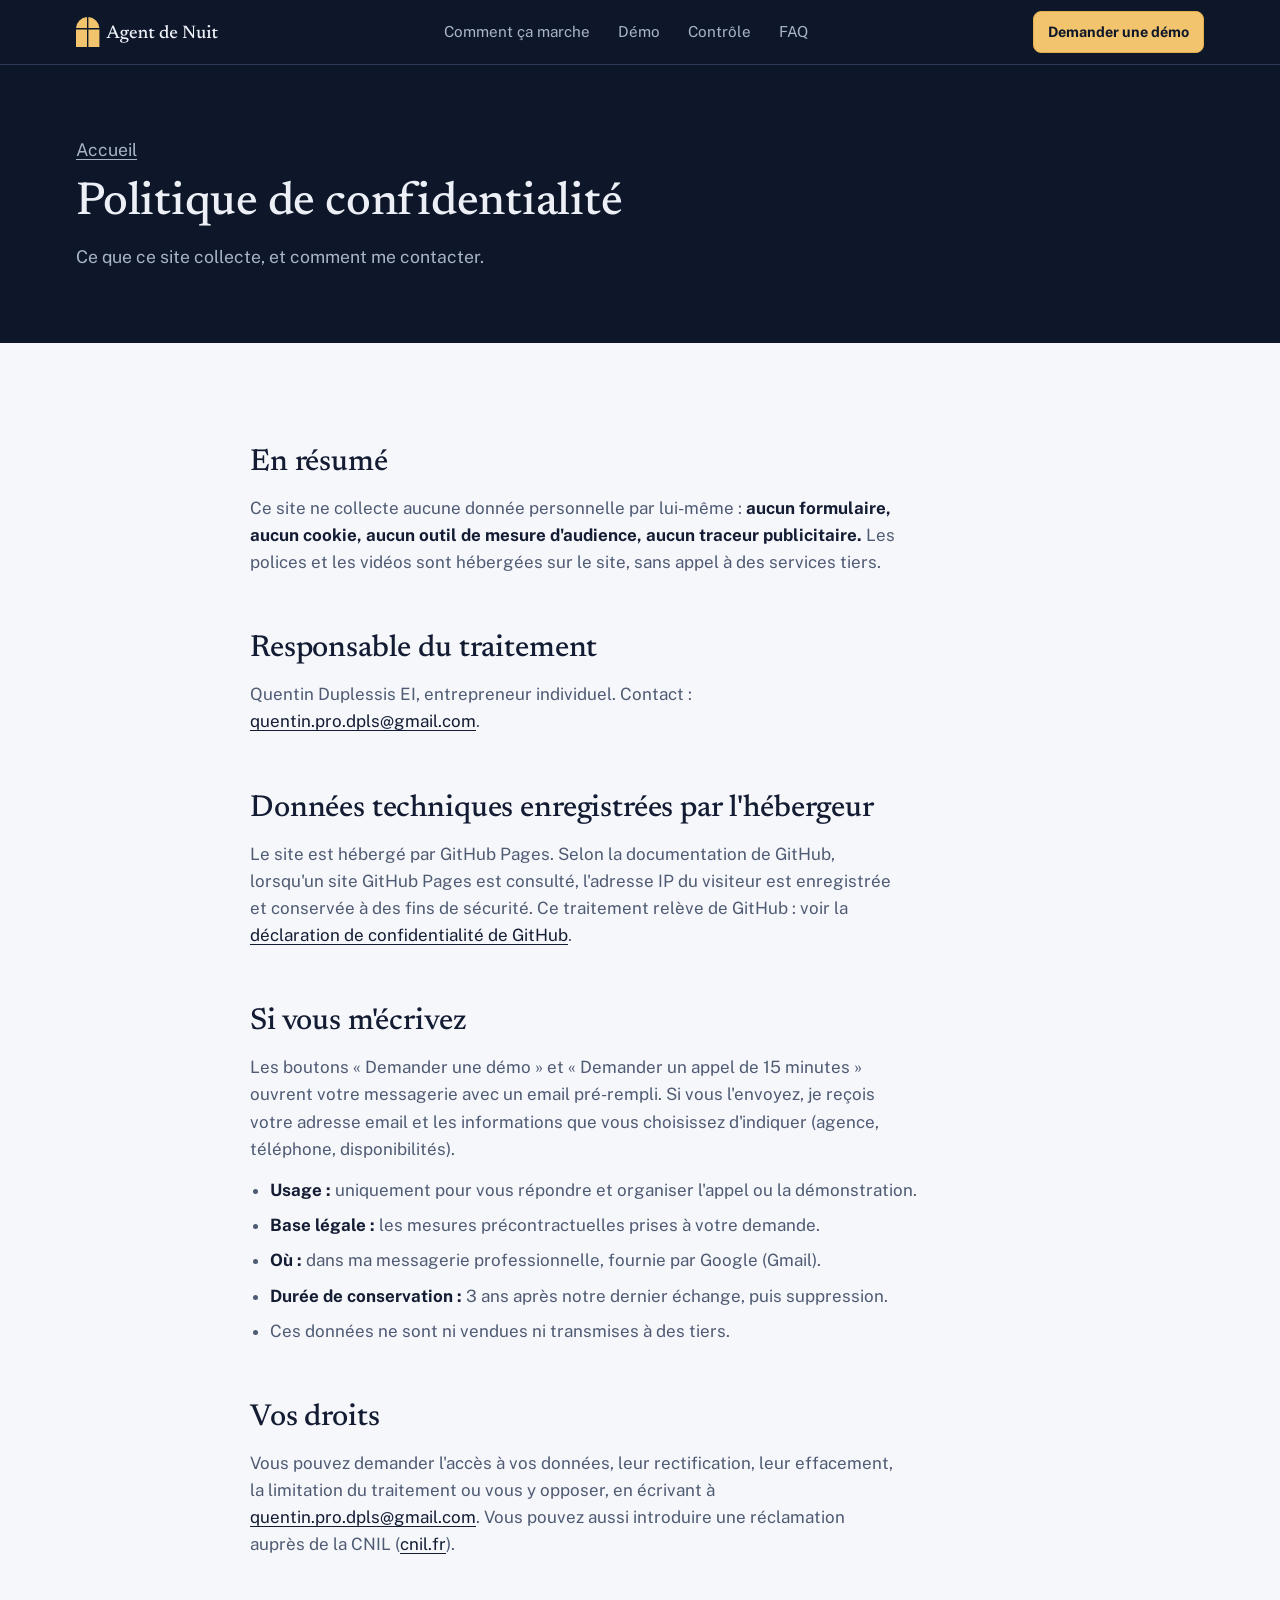
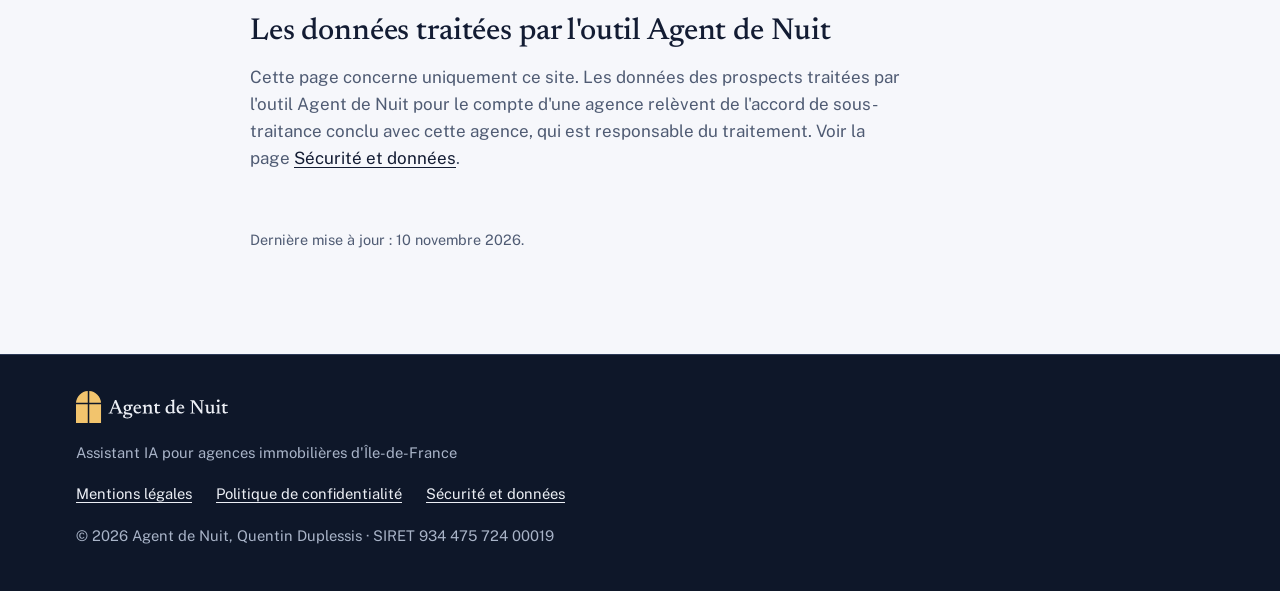
==== commit 5d63167a: "Confidentialité : « Demander un appel de 15 minutes » Co-Authored-By: Claude Opus 5.5 <noreply@anthr" ====
--- a/confidentialite/index.html
+++ b/confidentialite/index.html
@@ -68,7 +68,7 @@
 
         <section aria-labelledby="c-mail">
           <h2 id="c-mail">Si vous m'écrivez</h2>
-          <p>Les boutons « Demander une démo » et « Réserver un appel » ouvrent votre messagerie avec un email pré-rempli. Si vous l'envoyez, je reçois votre adresse email et les informations que vous choisissez d'indiquer (agence, téléphone, disponibilités).</p>
+          <p>Les boutons « Demander une démo » et « Demander un appel de 15 minutes » ouvrent votre messagerie avec un email pré-rempli. Si vous l'envoyez, je reçois votre adresse email et les informations que vous choisissez d'indiquer (agence, téléphone, disponibilités).</p>
           <ul class="liste">
             <li><strong>Usage :</strong> uniquement pour vous répondre et organiser l'appel ou la démonstration.</li>
             <li><strong>Base légale :</strong> les mesures précontractuelles prises à votre demande.</li>
